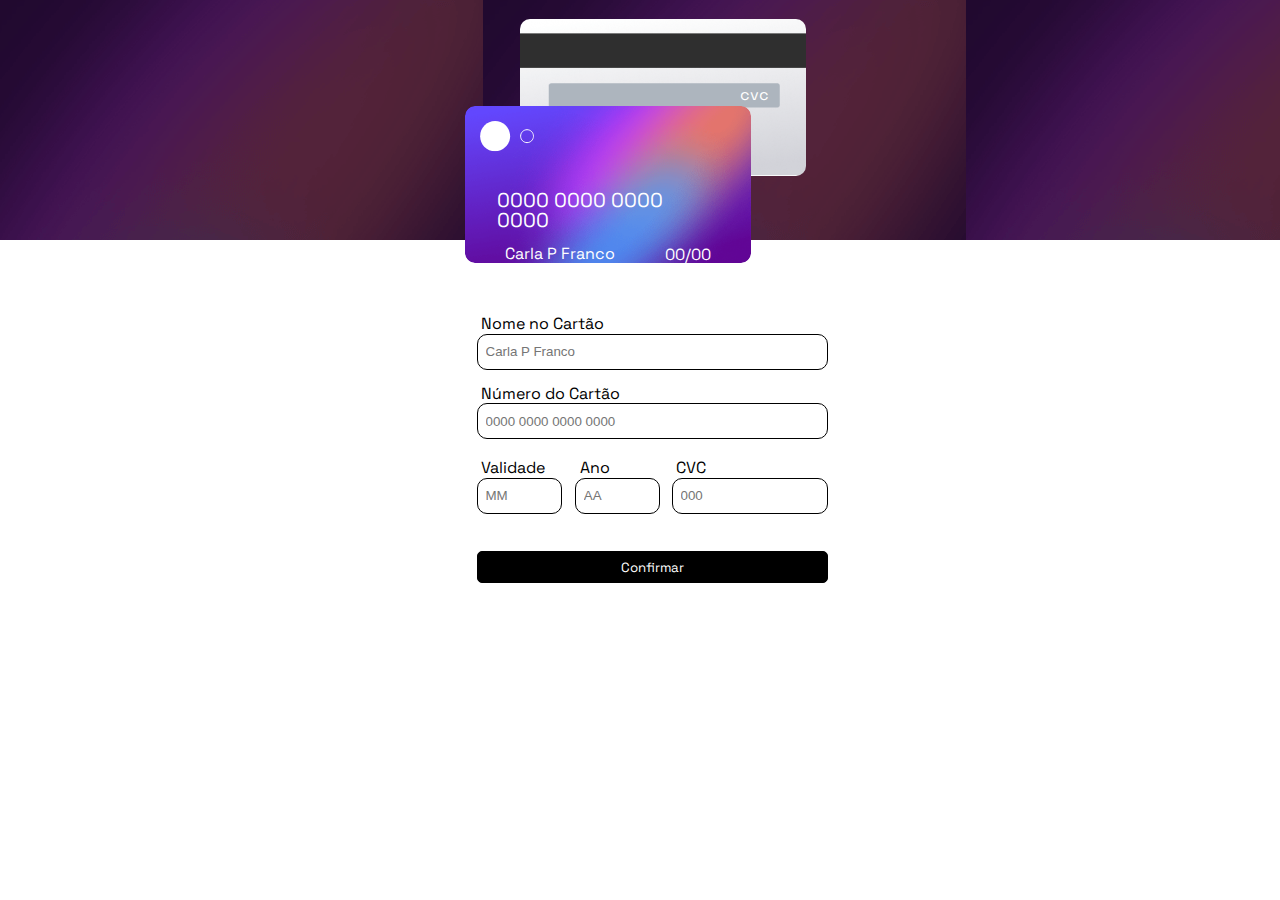
==== index.html @ 1bd4b786 "Iniciando layout desktop - pausa" ====
<!DOCTYPE html>
<html lang="pt-br">
<head>
	<meta charset="UTF-8">
	<meta name="viewport" content="width=device-width, initial-scale=1.0"> 
	<link rel="icon" type="image/png" sizes="32x32" href="./images/favicon-32x32.png">
	<link rel="stylesheet" href="css/reset.css">
	<link rel="stylesheet" href="css/main.css">
	<link rel="stylesheet" href="css/mediaQ.css">
	<title>Pagamento | Cartão de Crédito</title>
</head>
<body>
	<section class="imagem">
		<div class="imagem__cartao">
			<div class="cartao-tras">
				<p id="cvc-card">cvc</p>
			</div>
			<div class="cartao-frente">
				<img src="images/card-logo p.svg" id="logo-card">
				<p id="num-card">0000 0000 0000 0000</p>
				<p id="name-card">Carla P Franco</p>
				<p id="data-card">00/00</p>
			</div>
		</div>
	</section>
	<section class="container-form"> 
		<form class="container-form__form">
			<div class="form__div">
				<label for="nome" class="label">Nome no Cartão</label>
				<input type="text" id="nome" class="info" placeholder="Carla P Franco">
			</div>
			<div class="form__div">
				<label for="numero" class="label">Número do Cartão</label>
				<input type="number" id="numero" class="info" placeholder="0000 0000 0000 0000">
			</div>
			<div class="form__div2">
				<div class="form__data">
					<div class="form__data-data">
						<label for="mes" class="label">Validade</label>
						<input type="number" id="mes" class="info data" placeholder="MM">
					</div>
					<div class="form__data-data">
						<label for="ano" class="label">Ano</label>
						<input type="number" id="ano" class="info data" placeholder="AA">
					</div>
				</div>
				<div class="form__data-cvc">
					<label for="cvc" class="label">CVC</label>
					<input type="number" id="cvc" class="info" placeholder="000">
				</div>
			</div>
			
			<input type="submit" value="Confirmar" class="button">
		</form>
	</section>
</body>
</html>
---- css/main.css ----
@import url('https://fonts.googleapis.com/css2?family=Space+Grotesk:wght@500&display=swap');

body {
    font-family: 'Space Grotesk';
    background-color: hsl(0, 0%, 100%);    
}

.imagem {
    position: absolute;
    display: flex;
    justify-content: center;
    align-items: center;
    background-image: url(../images/bg-main-mobile.png);
    width: 100%;
    height: 15rem;
}

.imagem__cartao {
    position: absolute;
}

.cartao-frente {
    position: relative;
    z-index: 1;
    background-image: url(../images/bg-card-front\ p.png) ;
    border-radius: 10px;
    margin: -70px 0 0 12px;
    width: 17.875rem;
    height: 9.813rem;
    color: #fff;
}

.cartao-tras {
    position: relative;
    z-index: 0;
    background-image: url(../images/bg-card-back\ p.png);
    border-radius: 10px;
    margin: 42px 22px 0 67px;
    width: 17.875rem;
    height: 9.813rem;
    color: #fff;
}

#logo-card {
    margin: 15px 0 0 15px;
}

#num-card {
    margin: 35px 32px 0 32px;
    font-size: 20px;
}

#name-card {
    margin: 16px 0 0 40px;
}

#data-card {
    position: relative;
    margin: -15px 0 0 200px;
}

#cvc-card {
    position: relative;
    padding: 68px 0 0 220px;
}

/* FORMULÁRIO */

.container-form {
    font-family: 'Space Grotesk';
    position: absolute;
    display: flex;
    justify-content: center;
    align-items: center;
    flex-direction: column;
    margin: 220px 12px 0 12px;
    width: 100%;
}

.container-form__form {
    display: flex;
    flex-direction: column;
    align-self: center;
    width: 21.938rem;
    height: 20.625rem;
    margin-top: 5.5rem;
}

.form__div {
    display: flex;
    flex-direction: column;
    margin: .5rem 0;
}

.form__div2 {
    display: flex;
    justify-content: space-between;
    margin: .5rem 0;
}

.info {
    height: 2rem;
    border: 1px solid #000;
    border-radius: 10px;
    padding-left: .5rem;
}

.label {
    margin: 0 0 .1rem .3rem;
}

.form__data {
    display: flex;
    align-items: center;
    flex-direction: row;
    width: 11rem;
    height: 3.996rem;
}

.form__data-data {
    display: flex;
    flex-direction: column;
    margin-right: .8rem;
}

.form__data-cvc {
    display: flex;
    flex-direction: column;
    align-self: center;
}

.data {
    width: 4.594rem;
}

#cvc {
    width: 9rem;
}

.button {
    font-family: 'Space Grotesk';
    height: 2rem;
    margin-top: 1.5rem;
    background-color: #000;
    color: #fff;
    border: 1px solid #000;
    border-radius: 5px;
}
---- css/mediaQ.css ----
@media screen and (min-width: 1065px) {
    body {
        display: flex;
        flex-direction: column;
    }
    
    .imagem {
        background-image: url(../images/bg-main-desktop.png);
    }
}
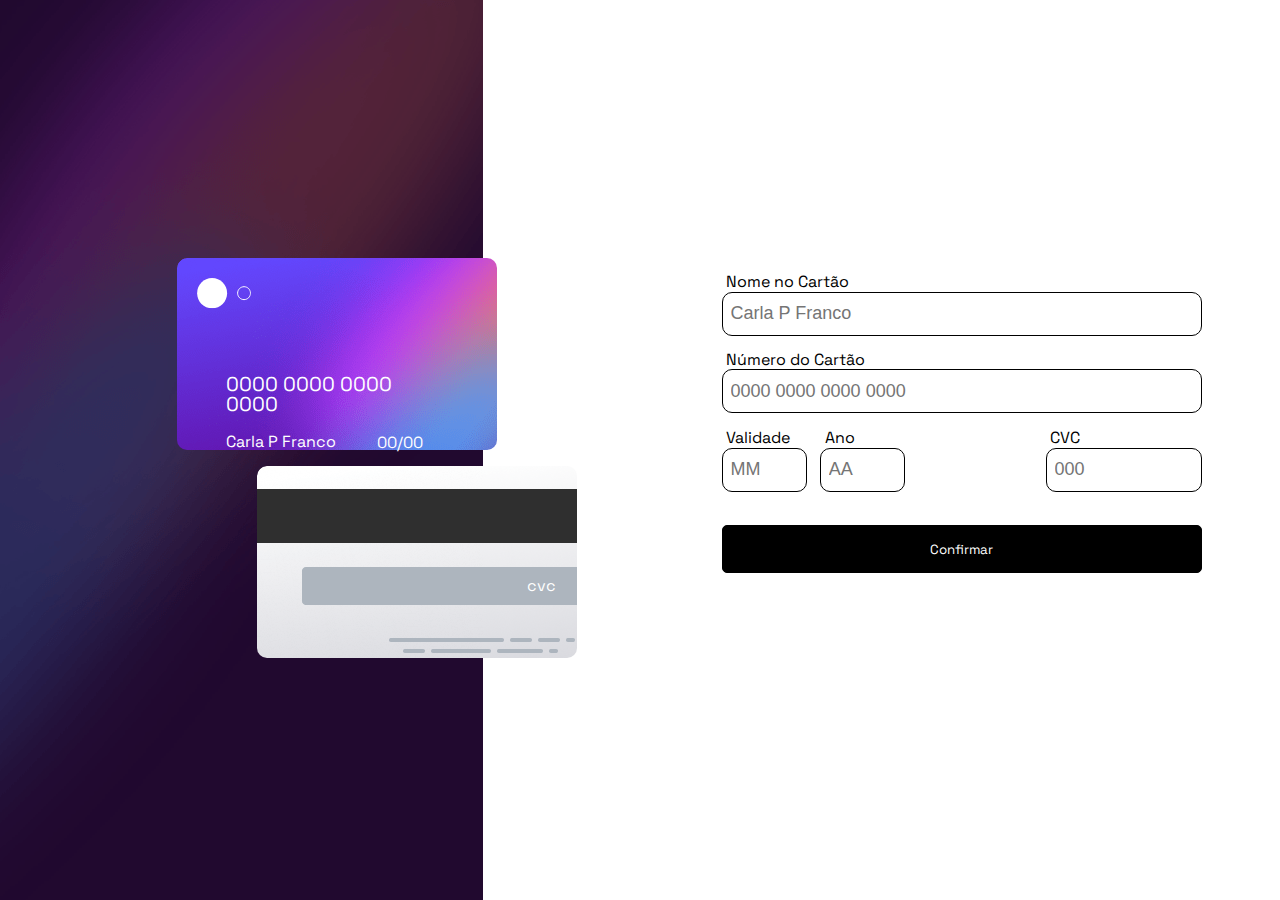
==== commit 5019c551: "Adicionando arquivo js - Pausa pra academia" ====
--- a/index.html
+++ b/index.html
@@ -24,20 +24,20 @@
 		</div>
 	</section>
 	<section class="container-form"> 
-		<form class="container-form__form">
+		<form class="container-form__form" id="form">
 			<div class="form__div">
 				<label for="nome" class="label">Nome no Cartão</label>
 				<input type="text" id="nome" class="info" placeholder="Carla P Franco">
 			</div>
 			<div class="form__div">
 				<label for="numero" class="label">Número do Cartão</label>
-				<input type="number" id="numero" class="info" placeholder="0000 0000 0000 0000">
+				<input type="number" id="numero" class="info" placeholder="0000 0000 0000 0000" oninput="javascript: if (this.value.length > this.maxLength) this.value = this.value.slice(0, this.maxLength);" maxlength="20">
 			</div>
 			<div class="form__div2">
 				<div class="form__data">
 					<div class="form__data-data">
 						<label for="mes" class="label">Validade</label>
-						<input type="number" id="mes" class="info data" placeholder="MM">
+						<input type="number" id="mes" class="info data" placeholder="MM" maxlength="2" >
 					</div>
 					<div class="form__data-data">
 						<label for="ano" class="label">Ano</label>
@@ -46,12 +46,14 @@
 				</div>
 				<div class="form__data-cvc">
 					<label for="cvc" class="label">CVC</label>
-					<input type="number" id="cvc" class="info" placeholder="000">
+					<input type="number" id="cvc" class="info" placeholder="000" required oninput="javascript: if (this.value.length > this.maxLength) this.value = this.value.slice(0, this.maxLength);" maxlength="3">
 				</div>
 			</div>
 			
-			<input type="submit" value="Confirmar" class="button">
+			<input type="submit" value="Confirmar" class="button" id="button">
 		</form>
 	</section>
+
+	<script src="js/index.js"></script>
 </body>
 </html>
--- a/css/main.css
+++ b/css/main.css
@@ -2,7 +2,8 @@
 
 body {
     font-family: 'Space Grotesk';
-    background-color: hsl(0, 0%, 100%);    
+    background-color: hsl(0, 0%, 100%);   
+    width: 100%; 
 }
 
 .imagem {
@@ -73,7 +74,7 @@
     justify-content: center;
     align-items: center;
     flex-direction: column;
-    margin: 220px 12px 0 12px;
+    margin: 13.75rem 0 0 0;
     width: 100%;
 }
 
--- a/css/mediaQ.css
+++ b/css/mediaQ.css
@@ -1,10 +1,69 @@
-@media screen and (min-width: 1065px) {
+@media screen and (min-width: 1124px) {
     body {
         display: flex;
-        flex-direction: column;
+        justify-content: space-between;
     }
     
     .imagem {
         background-image: url(../images/bg-main-desktop.png);
+        width: 30.188rem;
+        height: 100vh;
+        transform: rotate(90);
+    }
+
+    .cartao-frente {
+        background-image: url(../images/bg-card-front.png);
+        width: 20rem;
+        height: 12rem;
+        margin: -25rem 0 0 270px;
+    }
+
+    .cartao-tras {
+        background-image: url(../images/bg-card-back.png);
+        width: 20rem;
+        height: 12rem;
+        margin: 1rem 0 0 350px;
+    }
+
+    #logo-card {
+        margin: 20px 0 0 20px;
+    }
+
+    #num-card {
+        margin: 62px 49px 0 49px;
+    }
+
+    #name-card {
+        margin: 20px 0 0 49px;
+    }
+
+    #cvc-card {
+        padding: 112px 0 0 270px;
+    }
+
+    .container-form {
+        position: initial;
+        width: 70%;   
+        height: 100vh;
+        margin: 0 0 0 30.188rem;
+    }
+
+    .container-form__form {
+        margin: 9rem 0 0 10rem;
+        width: 30rem;
+        height: 32rem;
+    }
+
+    .info {
+        font-size: 18px;
+        height: 2.5rem;
+    }
+
+    .button {
+        height: 3rem;
+    }
+
+    .button:hover {
+        cursor: pointer;
     }
 }
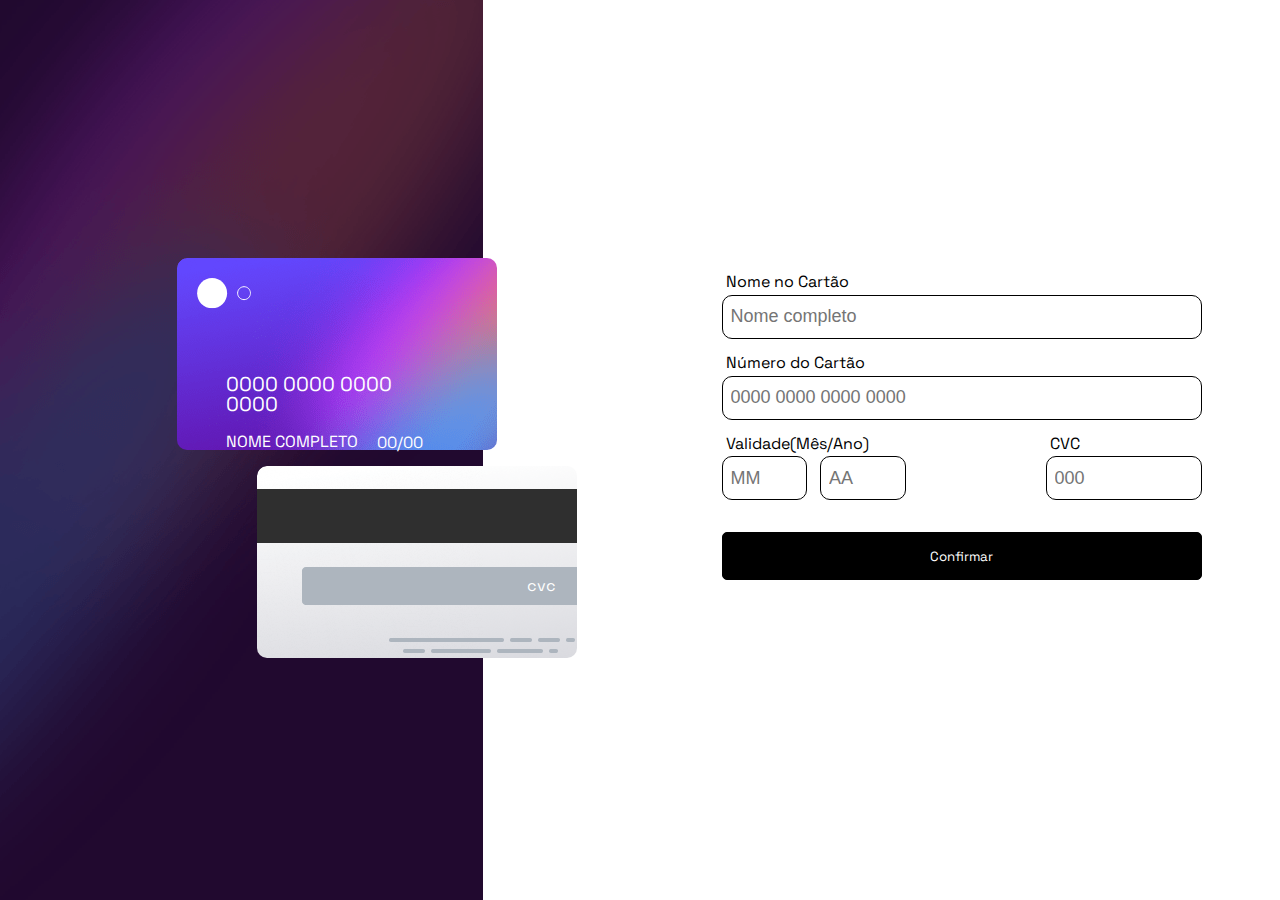
==== commit e2325fbc: "Nome aparecendo no cartão em tempo real concluído" ====
--- a/index.html
+++ b/index.html
@@ -18,7 +18,7 @@
 			<div class="cartao-frente">
 				<img src="images/card-logo p.svg" id="logo-card">
 				<p id="num-card">0000 0000 0000 0000</p>
-				<p id="name-card">Carla P Franco</p>
+				<p id="name-card">Nome Completo</p>
 				<p id="data-card">00/00</p>
 			</div>
 		</div>
@@ -27,21 +27,18 @@
 		<form class="container-form__form" id="form">
 			<div class="form__div">
 				<label for="nome" class="label">Nome no Cartão</label>
-				<input type="text" id="nome" class="info" placeholder="Carla P Franco">
+				<input type="text" id="nome" class="info" required placeholder="Nome completo">
 			</div>
 			<div class="form__div">
 				<label for="numero" class="label">Número do Cartão</label>
-				<input type="number" id="numero" class="info" placeholder="0000 0000 0000 0000" oninput="javascript: if (this.value.length > this.maxLength) this.value = this.value.slice(0, this.maxLength);" maxlength="20">
+				<input type="number" id="numero" class="info" placeholder="0000 0000 0000 0000" required oninput="javascript: if (this.value.length > this.maxLength) this.value = this.value.slice(0, this.maxLength);" maxlength="20">
 			</div>
 			<div class="form__div2">
 				<div class="form__data">
+					<label class="label">Validade(Mês/Ano)</label>
 					<div class="form__data-data">
-						<label for="mes" class="label">Validade</label>
-						<input type="number" id="mes" class="info data" placeholder="MM" maxlength="2" >
-					</div>
-					<div class="form__data-data">
-						<label for="ano" class="label">Ano</label>
-						<input type="number" id="ano" class="info data" placeholder="AA">
+						<input type="number" id="mes" class="info data" placeholder="MM" required min="01" max="12" oninput="javascript: if (this.value.length > this.maxLength) this.value = this.value.slice(0, this.maxLength);" maxlength="2" >
+						<input type="number" id="ano" class="info data" placeholder="AA" required min="22" max="40" oninput="javascript: if (this.value.length > this.maxLength) this.value = this.value.slice(0, this.maxLength);" maxlength="2">
 					</div>
 				</div>
 				<div class="form__data-cvc">
--- a/css/main.css
+++ b/css/main.css
@@ -53,6 +53,7 @@
 
 #name-card {
     margin: 16px 0 0 40px;
+    text-transform: uppercase;
 }
 
 #data-card {
@@ -107,20 +108,22 @@
 }
 
 .label {
-    margin: 0 0 .1rem .3rem;
+    margin: 0 0 .3rem .3rem;
 }
 
 .form__data {
     display: flex;
-    align-items: center;
-    flex-direction: row;
+    align-items: left;
+    flex-direction: column;
     width: 11rem;
     height: 3.996rem;
 }
 
 .form__data-data {
     display: flex;
-    flex-direction: column;
+    flex-direction: row;
+    justify-content: space-between;
+    width: 11.5rem;
     margin-right: .8rem;
 }
 
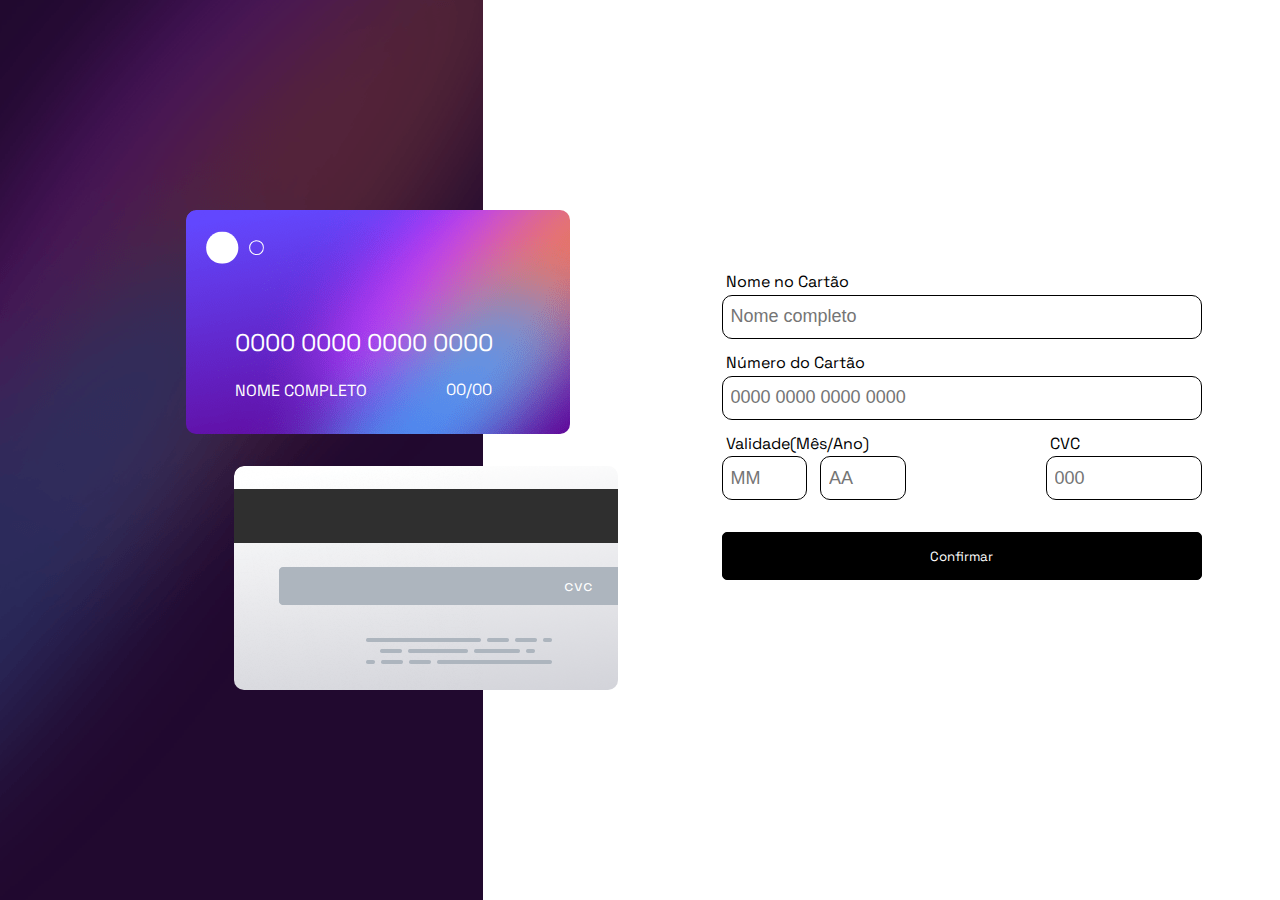
==== commit f80cabba: "Número atualizando em tempo real e com espaçamento" ====
--- a/index.html
+++ b/index.html
@@ -27,11 +27,11 @@
 		<form class="container-form__form" id="form">
 			<div class="form__div">
 				<label for="nome" class="label">Nome no Cartão</label>
-				<input type="text" id="nome" class="info" required placeholder="Nome completo">
+				<input type="text" id="nome" class="info" placeholder="Nome completo" maxlength="20">
 			</div>
 			<div class="form__div">
 				<label for="numero" class="label">Número do Cartão</label>
-				<input type="number" id="numero" class="info" placeholder="0000 0000 0000 0000" required oninput="javascript: if (this.value.length > this.maxLength) this.value = this.value.slice(0, this.maxLength);" maxlength="20">
+				<input type="tel" id="numero" class="info" placeholder="0000 0000 0000 0000" required maxlength="20">
 			</div>
 			<div class="form__div2">
 				<div class="form__data">
--- a/css/main.css
+++ b/css/main.css
@@ -48,7 +48,7 @@
 
 #num-card {
     margin: 35px 32px 0 32px;
-    font-size: 20px;
+    font-size: 18px;
 }
 
 #name-card {
--- a/css/mediaQ.css
+++ b/css/mediaQ.css
@@ -13,32 +13,39 @@
 
     .cartao-frente {
         background-image: url(../images/bg-card-front.png);
-        width: 20rem;
-        height: 12rem;
-        margin: -25rem 0 0 270px;
+        width: 24rem;
+        height: 14rem;
+        margin: -30rem 0 0 20rem;
     }
 
     .cartao-tras {
         background-image: url(../images/bg-card-back.png);
-        width: 20rem;
-        height: 12rem;
-        margin: 1rem 0 0 350px;
+        width: 24rem;
+        height: 14rem;
+        margin: 1rem 0 0 23rem;
     }
 
     #logo-card {
         margin: 20px 0 0 20px;
+        width: 58px;
+        height: 36px;
     }
 
     #num-card {
         margin: 62px 49px 0 49px;
+        font-size: 24px;
     }
 
     #name-card {
-        margin: 20px 0 0 49px;
+        margin: 28px 0 0 49px;
+    }
+
+    #data-card {
+        margin: -17px 0 0 260px;
     }
 
     #cvc-card {
-        padding: 112px 0 0 270px;
+        padding: 112px 0 0 330px;
     }
 
     .container-form {
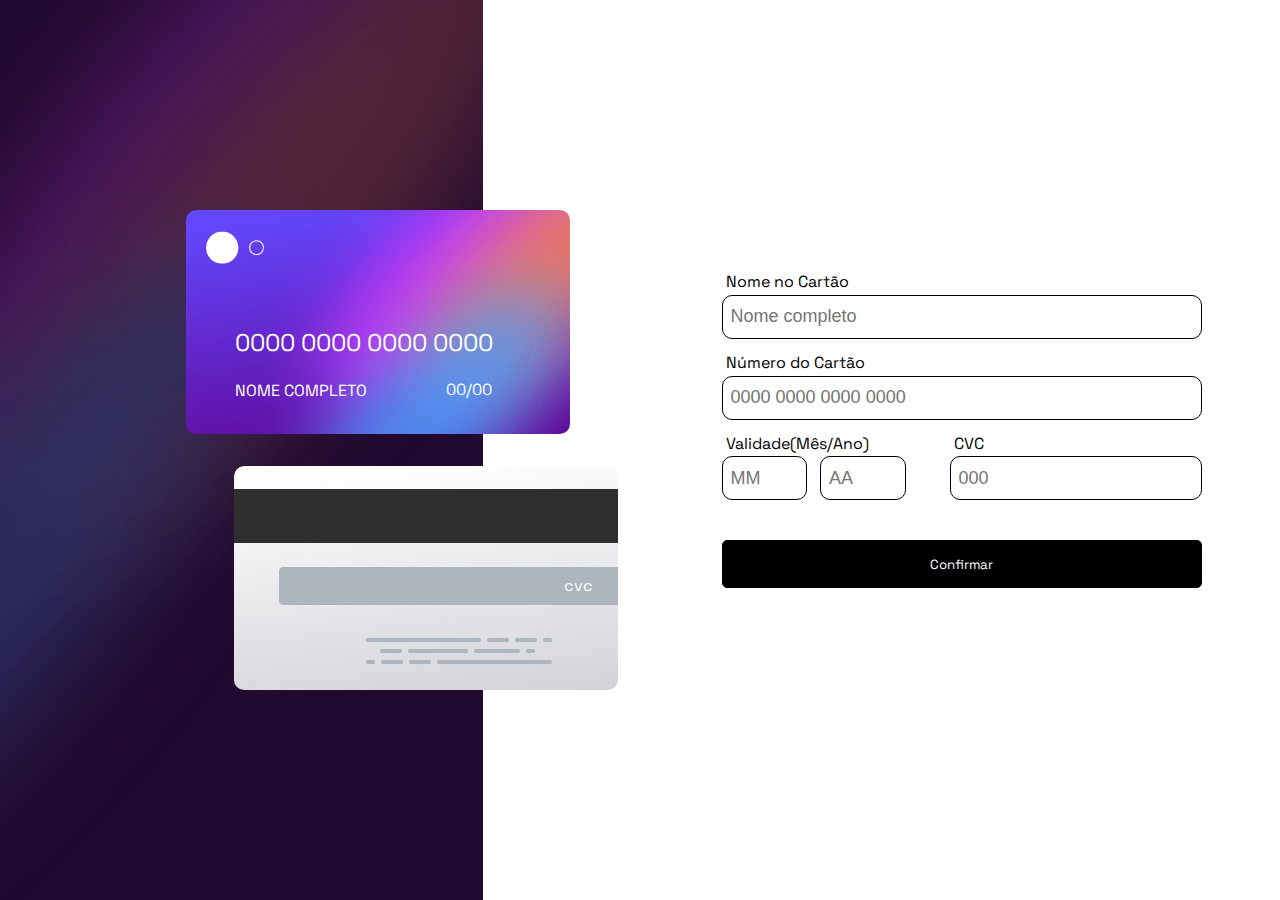
==== commit aa0a5b8e: "Mês e ano atualizando em tempo real" ====
--- a/index.html
+++ b/index.html
@@ -19,7 +19,10 @@
 				<img src="images/card-logo p.svg" id="logo-card">
 				<p id="num-card">0000 0000 0000 0000</p>
 				<p id="name-card">Nome Completo</p>
-				<p id="data-card">00/00</p>
+				<div class="dataCard">
+					<p id="mes-card">00/</p>
+					<p id="ano-card">00</p>
+				</div>
 			</div>
 		</div>
 	</section>
@@ -31,7 +34,7 @@
 			</div>
 			<div class="form__div">
 				<label for="numero" class="label">Número do Cartão</label>
-				<input type="tel" id="numero" class="info" placeholder="0000 0000 0000 0000" required maxlength="20">
+				<input type="number" id="numero" class="info" placeholder="0000 0000 0000 0000" required maxlength="20">
 			</div>
 			<div class="form__div2">
 				<div class="form__data">
@@ -52,5 +55,6 @@
 	</section>
 
 	<script src="js/index.js"></script>
+	<script src="js/infoCard.js"></script>
 </body>
 </html>
--- a/css/main.css
+++ b/css/main.css
@@ -52,11 +52,12 @@
 }
 
 #name-card {
-    margin: 16px 0 0 40px;
+    margin: 16px 0 0 32px;
     text-transform: uppercase;
 }
 
-#data-card {
+.dataCard {
+    display: flex;
     position: relative;
     margin: -15px 0 0 200px;
 }
@@ -131,6 +132,7 @@
     display: flex;
     flex-direction: column;
     align-self: center;
+    margin-bottom: .5rem;
 }
 
 .data {
--- a/css/mediaQ.css
+++ b/css/mediaQ.css
@@ -40,7 +40,7 @@
         margin: 28px 0 0 49px;
     }
 
-    #data-card {
+    .dataCard {
         margin: -17px 0 0 260px;
     }
 
@@ -66,6 +66,10 @@
         height: 2.5rem;
     }
 
+    #cvc {
+        width: 15rem;
+    }
+
     .button {
         height: 3rem;
     }
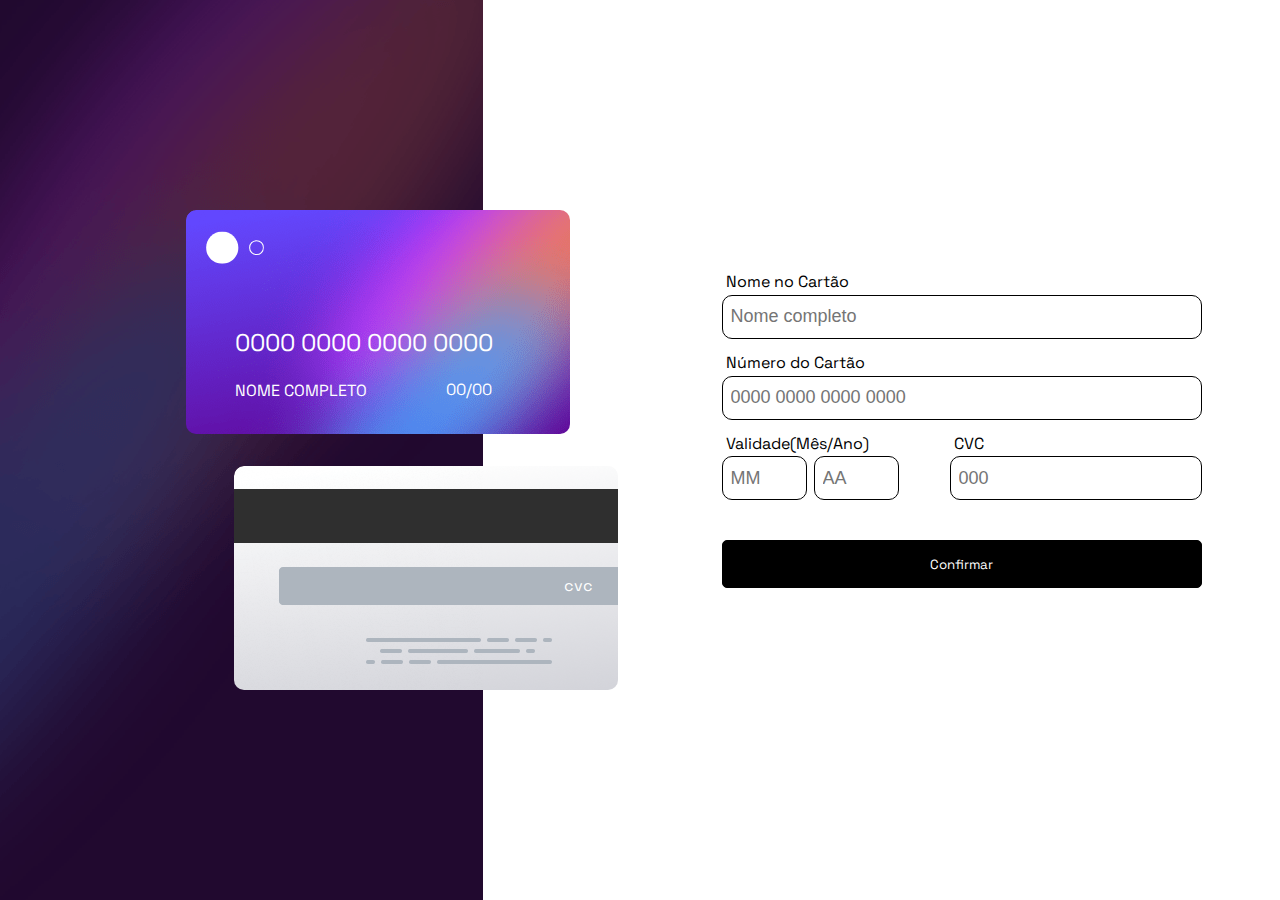
==== commit b6b87f9d: "Formulário resetando ao enviar" ====
--- a/index.html
+++ b/index.html
@@ -5,8 +5,10 @@
 	<meta name="viewport" content="width=device-width, initial-scale=1.0"> 
 	<link rel="icon" type="image/png" sizes="32x32" href="./images/favicon-32x32.png">
 	<link rel="stylesheet" href="css/reset.css">
-	<link rel="stylesheet" href="css/main.css">
+	<link rel="stylesheet" href="css/cards.css">
+	<link rel="stylesheet" href="css/form.css">
 	<link rel="stylesheet" href="css/mediaQ.css">
+	<link rel="stylesheet" href="css/erro.css">
 	<title>Pagamento | Cartão de Crédito</title>
 </head>
 <body>
@@ -28,25 +30,29 @@
 	</section>
 	<section class="container-form"> 
 		<form class="container-form__form" id="form">
-			<div class="form__div">
+			<div class="form__div" id="div__name">
 				<label for="nome" class="label">Nome no Cartão</label>
-				<input type="text" id="nome" class="info" placeholder="Nome completo" maxlength="20">
+				<input type="text" id="name" class="info" placeholder="Nome completo" maxlength="20">
+				<small></small>
 			</div>
-			<div class="form__div">
+			<div class="form__div" id="div__num">
 				<label for="numero" class="label">Número do Cartão</label>
-				<input type="number" id="numero" class="info" placeholder="0000 0000 0000 0000" required maxlength="20">
+				<input type="tel" id="num" class="info" placeholder="0000 0000 0000 0000" required maxlength="20">
+				<small></small>
 			</div>
 			<div class="form__div2">
 				<div class="form__data">
 					<label class="label">Validade(Mês/Ano)</label>
-					<div class="form__data-data">
+					<div class="form__data-data" id="div__date">
 						<input type="number" id="mes" class="info data" placeholder="MM" required min="01" max="12" oninput="javascript: if (this.value.length > this.maxLength) this.value = this.value.slice(0, this.maxLength);" maxlength="2" >
 						<input type="number" id="ano" class="info data" placeholder="AA" required min="22" max="40" oninput="javascript: if (this.value.length > this.maxLength) this.value = this.value.slice(0, this.maxLength);" maxlength="2">
+						<small></small>
 					</div>
 				</div>
-				<div class="form__data-cvc">
+				<div class="form__div2-cvc" id="div__cvc">
 					<label for="cvc" class="label">CVC</label>
 					<input type="number" id="cvc" class="info" placeholder="000" required oninput="javascript: if (this.value.length > this.maxLength) this.value = this.value.slice(0, this.maxLength);" maxlength="3">
+					<small></small>
 				</div>
 			</div>
 			
@@ -56,5 +62,6 @@
 
 	<script src="js/index.js"></script>
 	<script src="js/infoCard.js"></script>
+	<script src="js/validForm.js"></script>
 </body>
 </html>
--- a/css/cards.css
+++ b/css/cards.css
@@ -0,0 +1,68 @@
+@import url('https://fonts.googleapis.com/css2?family=Space+Grotesk:wght@500&display=swap');
+
+body {
+    font-family: 'Space Grotesk';
+    background-color: hsl(0, 0%, 100%);   
+    width: 100%; 
+}
+
+.imagem {
+    position: absolute;
+    display: flex;
+    justify-content: center;
+    align-items: center;
+    background-image: url(../images/bg-main-mobile.png);
+    width: 100%;
+    height: 15rem;
+}
+
+.imagem__cartao {
+    position: absolute;
+}
+
+.cartao-frente {
+    position: relative;
+    z-index: 1;
+    background-image: url(../images/bg-card-front\ p.png) ;
+    border-radius: 10px;
+    margin: -70px 0 0 12px;
+    width: 17.875rem;
+    height: 9.813rem;
+    color: #fff;
+}
+
+.cartao-tras {
+    position: relative;
+    z-index: 0;
+    background-image: url(../images/bg-card-back\ p.png);
+    border-radius: 10px;
+    margin: 42px 22px 0 67px;
+    width: 17.875rem;
+    height: 9.813rem;
+    color: #fff;
+}
+
+#logo-card {
+    margin: 15px 0 0 15px;
+}
+
+#num-card {
+    margin: 35px 32px 0 32px;
+    font-size: 18px;
+}
+
+#name-card {
+    margin: 16px 0 0 32px;
+    text-transform: uppercase;
+}
+
+.dataCard {
+    display: flex;
+    position: relative;
+    margin: -15px 0 0 200px;
+}
+
+#cvc-card {
+    position: relative;
+    padding: 68px 0 0 220px;
+}
--- a/css/form.css
+++ b/css/form.css
@@ -0,0 +1,84 @@
+.container-form {
+    font-family: 'Space Grotesk';
+    position: absolute;
+    display: flex;
+    justify-content: center;
+    align-items: center;
+    flex-direction: column;
+    margin: 13.75rem 0 0 0;
+    width: 100%;
+}
+
+.container-form__form {
+    display: flex;
+    flex-direction: column;
+    align-self: center;
+    width: 21.938rem;
+    height: 20.625rem;
+    margin-top: 5.5rem;
+}
+
+.form__div {
+    display: flex;
+    flex-direction: column;
+    margin: .5rem 0;
+}
+
+.form__div2 {
+    display: flex;
+    justify-content: space-between;
+    margin: .5rem 0;
+}
+
+.info {
+    height: 2rem;
+    border: 1px solid #000;
+    border-radius: 10px;
+    padding-left: .5rem;
+}
+
+.label {
+    margin: 0 0 .3rem .3rem;
+}
+
+.form__data {
+    display: flex;
+    align-items: left;
+    flex-direction: column;
+    width: 11rem;
+    height: 3.996rem;
+}
+
+.form__data-data {
+    display: flex;
+    flex-direction: row;
+    flex-wrap: wrap;
+    justify-content: space-between;
+    width: 11.5rem;
+    margin-right: .8rem;
+}
+
+.form__div2-cvc {
+    display: flex;
+    flex-direction: column;
+    align-self: center;
+    margin-bottom: .5rem;
+}
+
+.data {
+    width: 4.594rem;
+}
+
+#cvc {
+    width: 9rem;
+}
+
+.button {
+    font-family: 'Space Grotesk';
+    height: 2rem;
+    margin-top: 1.5rem;
+    background-color: #000;
+    color: #fff;
+    border: 1px solid #000;
+    border-radius: 5px;
+}
--- a/css/erro.css
+++ b/css/erro.css
@@ -0,0 +1,13 @@
+.info-erro {
+    border: 1px solid hsl(0, 100%, 66%);
+}
+
+.erro {
+    font-size: 14px;
+    color: hsl(0, 100%, 66%);
+    margin: .2rem 0 0 .5rem;
+}
+
+.remove {
+    display: none;
+}
